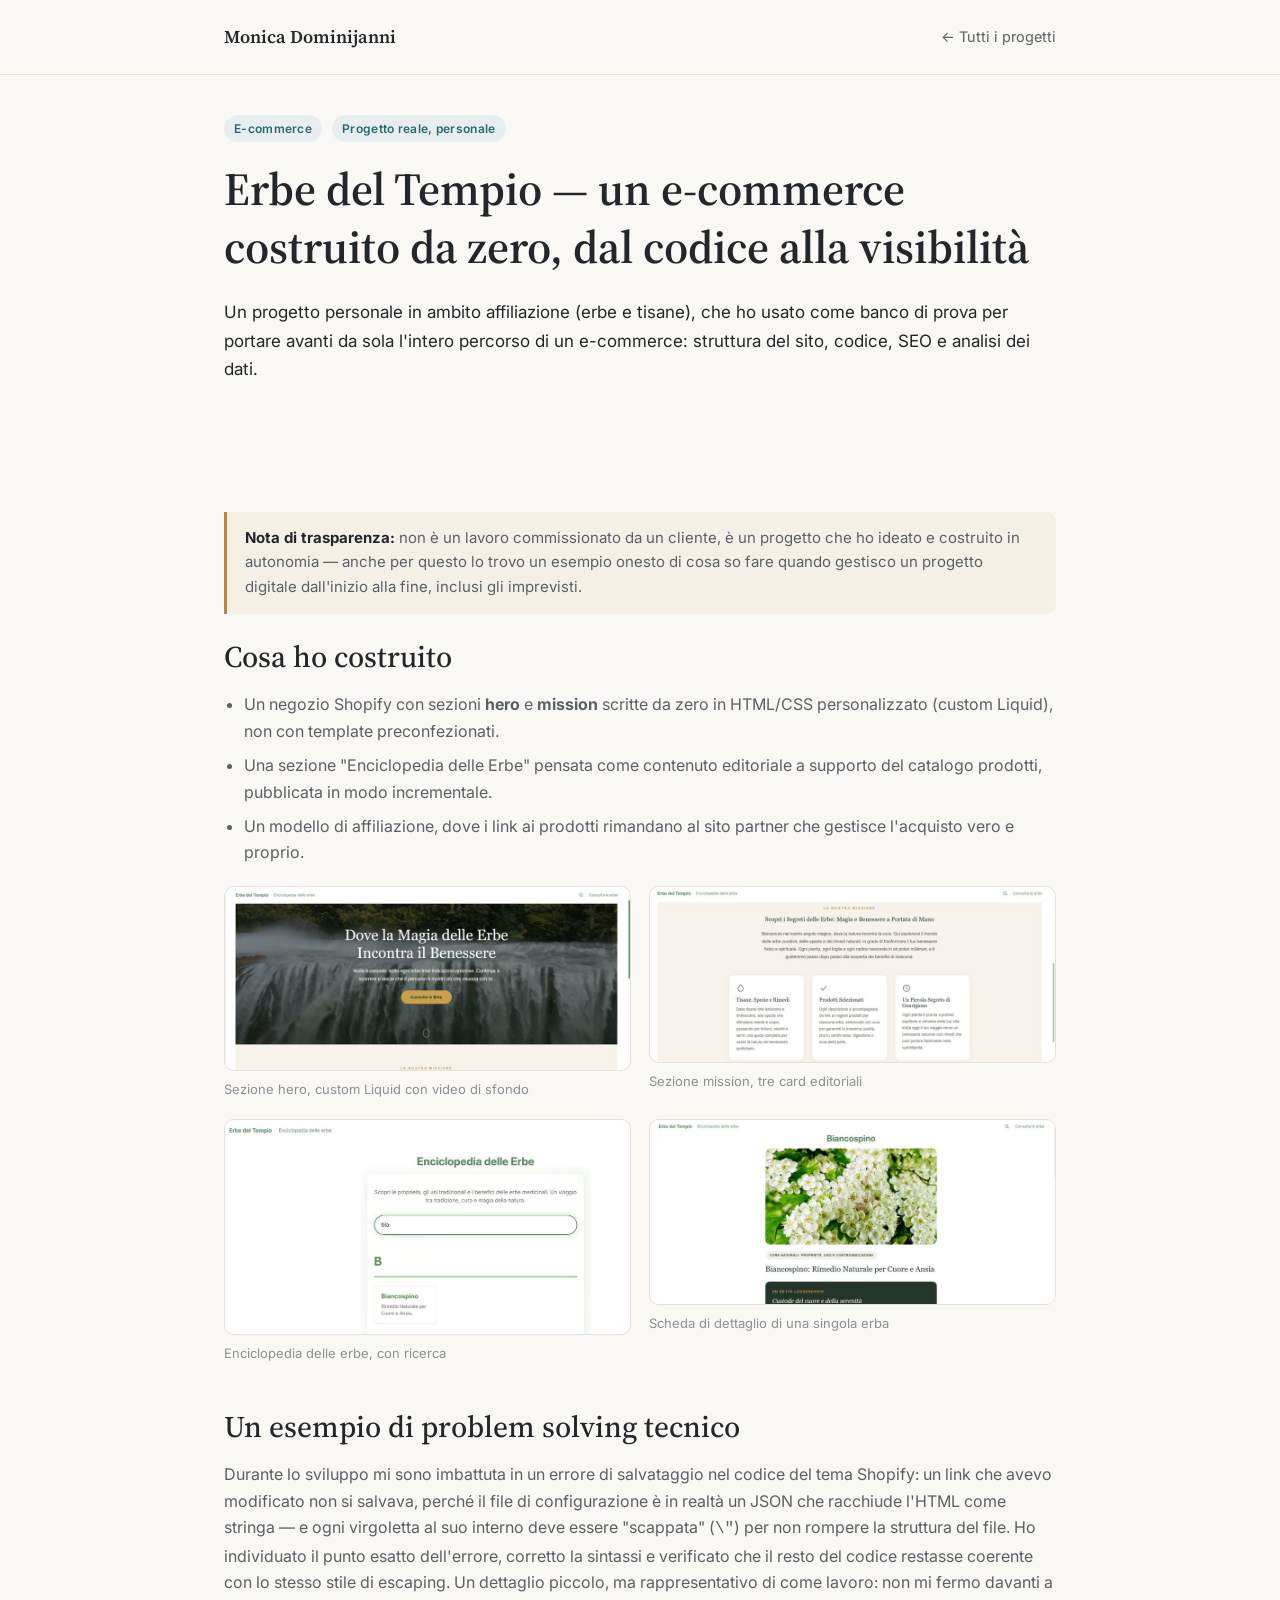
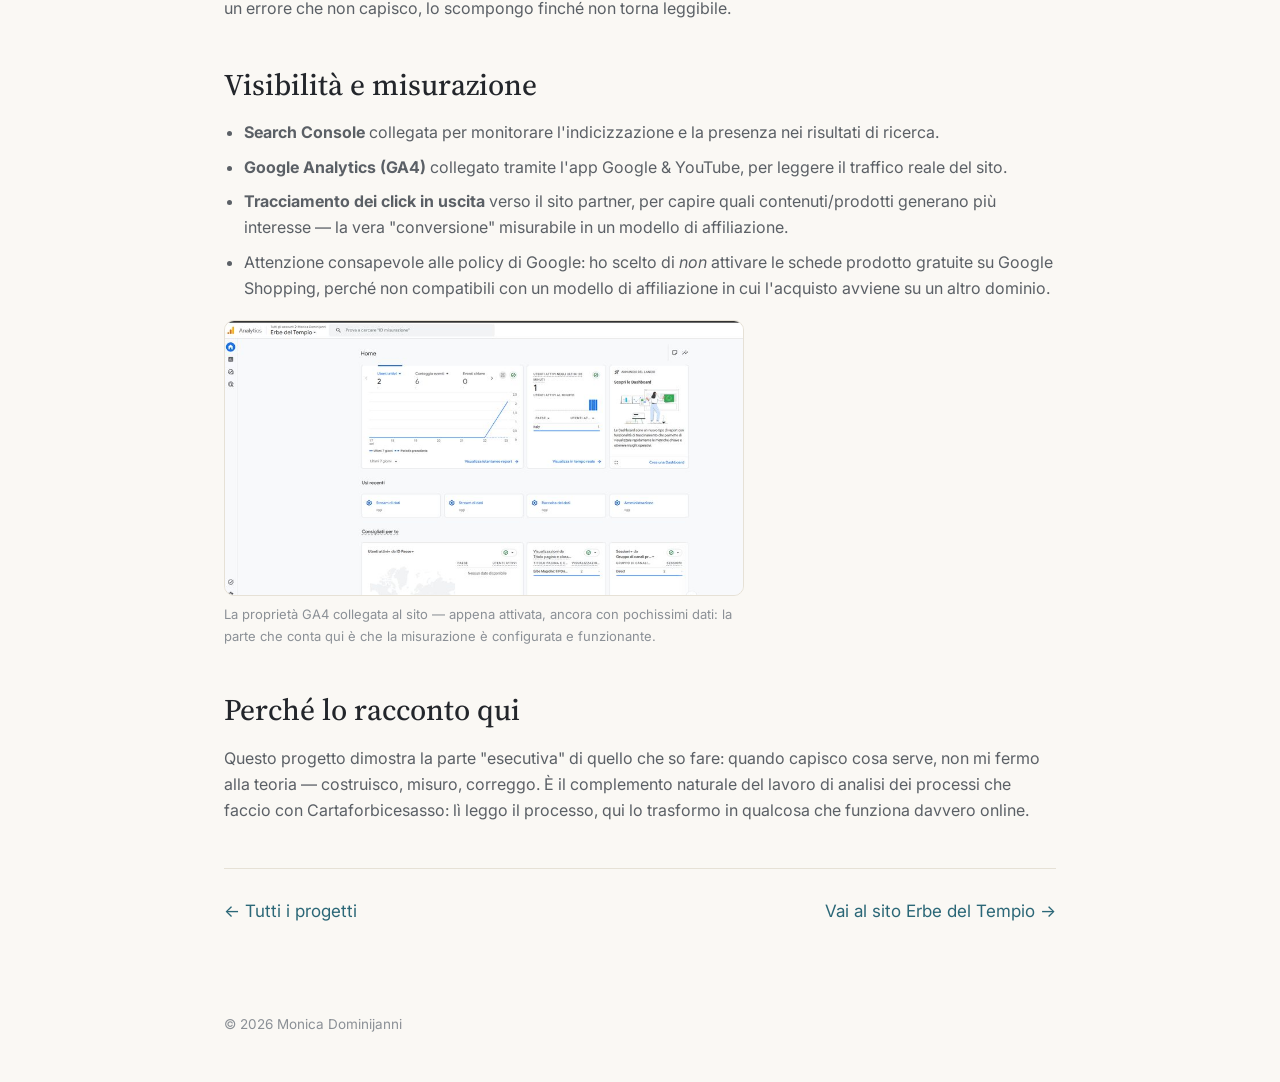
==== progetti/erbe-del-tempio.html @ d91ec2f0 "Add files via upload" ====
<!DOCTYPE html>
<html lang="it">
<head>
<meta charset="UTF-8">
<meta name="viewport" content="width=device-width, initial-scale=1.0">
<title>Erbe del Tempio — Caso studio | Monica Dominijanni</title>
<meta name="description" content="Costruzione di un e-commerce in affiliazione su Shopify: codice personalizzato, SEO, Search Console e Google Analytics, tracciamento dei click in uscita.">
<link rel="preconnect" href="https://fonts.googleapis.com">
<link href="https://fonts.googleapis.com/css2?family=Source+Serif+4:wght@500;600&amp;family=Inter:wght@400;500;600;700&amp;display=swap" rel="stylesheet">
<link rel="stylesheet" href="../style.css">
</head>
<body>

<nav class="site-nav">
  <div class="wrap">
    <div class="brand">Monica Dominijanni</div>
    <a class="back-link" href="../index.html#progetti">← Tutti i progetti</a>
  </div>
</nav>

<header class="cs-hero">
  <div class="wrap">
    <div class="cs-meta">
      <span class="tag">E-commerce</span>
      <span class="tag">Progetto reale, personale</span>
    </div>
    <h1>Erbe del Tempio — un e-commerce costruito da zero, dal codice alla visibilità</h1>
    <p class="lede">Un progetto personale in ambito affiliazione (erbe e tisane), che ho usato come banco di prova per portare avanti da sola l'intero percorso di un e-commerce: struttura del sito, codice, SEO e analisi dei dati.</p>
  </div>
</header>

<section>
  <div class="wrap">

    <div class="cs-note">
      <strong>Nota di trasparenza:</strong> non è un lavoro commissionato da un cliente, è un progetto che ho ideato e costruito in autonomia — anche per questo lo trovo un esempio onesto di cosa so fare quando gestisco un progetto digitale dall'inizio alla fine, inclusi gli imprevisti.
    </div>

    <div class="cs-block">
      <h2>Cosa ho costruito</h2>
      <ul>
        <li>Un negozio Shopify con sezioni <strong>hero</strong> e <strong>mission</strong> scritte da zero in HTML/CSS personalizzato (custom Liquid), non con template preconfezionati.</li>
        <li>Una sezione "Enciclopedia delle Erbe" pensata come contenuto editoriale a supporto del catalogo prodotti, pubblicata in modo incrementale.</li>
        <li>Un modello di affiliazione, dove i link ai prodotti rimandano al sito partner che gestisce l'acquisto vero e proprio.</li>
      </ul>
      <div class="shot-grid" style="margin-top:20px;">
        <figure class="shot-figure">
          <img src="../assets/erbe/hero.jpg" alt="Hero della homepage di Erbe del Tempio, con video di sfondo e call to action 'Consulta le Erbe'">
          <figcaption>Sezione hero, custom Liquid con video di sfondo</figcaption>
        </figure>
        <figure class="shot-figure">
          <img src="../assets/erbe/mission.jpg" alt="Sezione mission del sito, con tre card su tisane, prodotti selezionati e rimedi naturali">
          <figcaption>Sezione mission, tre card editoriali</figcaption>
        </figure>
        <figure class="shot-figure">
          <img src="../assets/erbe/encyclopedia.jpg" alt="Pagina Enciclopedia delle Erbe con campo di ricerca e risultato Biancospino">
          <figcaption>Enciclopedia delle erbe, con ricerca</figcaption>
        </figure>
        <figure class="shot-figure">
          <img src="../assets/erbe/detail.jpg" alt="Pagina di dettaglio dell'erba Biancospino, con immagine e scheda descrittiva">
          <figcaption>Scheda di dettaglio di una singola erba</figcaption>
        </figure>
      </div>
    </div>

    <div class="cs-block">
      <h2>Un esempio di problem solving tecnico</h2>
      <p>Durante lo sviluppo mi sono imbattuta in un errore di salvataggio nel codice del tema Shopify: un link che avevo modificato non si salvava, perché il file di configurazione è in realtà un JSON che racchiude l'HTML come stringa — e ogni virgoletta al suo interno deve essere "scappata" (<code>\"</code>) per non rompere la struttura del file. Ho individuato il punto esatto dell'errore, corretto la sintassi e verificato che il resto del codice restasse coerente con lo stesso stile di escaping. Un dettaglio piccolo, ma rappresentativo di come lavoro: non mi fermo davanti a un errore che non capisco, lo scompongo finché non torna leggibile.</p>
    </div>

    <div class="cs-block">
      <h2>Visibilità e misurazione</h2>
      <ul>
        <li><strong>Search Console</strong> collegata per monitorare l'indicizzazione e la presenza nei risultati di ricerca.</li>
        <li><strong>Google Analytics (GA4)</strong> collegato tramite l'app Google &amp; YouTube, per leggere il traffico reale del sito.</li>
        <li><strong>Tracciamento dei click in uscita</strong> verso il sito partner, per capire quali contenuti/prodotti generano più interesse — la vera "conversione" misurabile in un modello di affiliazione.</li>
        <li>Attenzione consapevole alle policy di Google: ho scelto di <em>non</em> attivare le schede prodotto gratuite su Google Shopping, perché non compatibili con un modello di affiliazione in cui l'acquisto avviene su un altro dominio.</li>
      </ul>
      <figure class="shot-single" style="margin-top:18px;">
        <img src="../assets/erbe/analytics.jpg" alt="Dashboard di Google Analytics 4 collegata al sito Erbe del Tempio">
        <figcaption>La proprietà GA4 collegata al sito — appena attivata, ancora con pochissimi dati: la parte che conta qui è che la misurazione è configurata e funzionante.</figcaption>
      </figure>
    </div>

    <div class="cs-block">
      <h2>Perché lo racconto qui</h2>
      <p>Questo progetto dimostra la parte "esecutiva" di quello che so fare: quando capisco cosa serve, non mi fermo alla teoria — costruisco, misuro, correggo. È il complemento naturale del lavoro di analisi dei processi che faccio con Cartaforbicesasso: lì leggo il processo, qui lo trasformo in qualcosa che funziona davvero online.</p>
    </div>

    <div class="cs-nav-end">
      <a href="../index.html#progetti">← Tutti i progetti</a>
      <a href="https://erbedeltempio.myshopify.com/" target="_blank" rel="noopener">Vai al sito Erbe del Tempio →</a>
    </div>

  </div>
</section>

<footer>
  <div class="wrap">© <span id="y"></span> Monica Dominijanni</div>
</footer>
<script>document.getElementById('y').textContent = new Date().getFullYear();</script>
</body>
</html>
---- style.css ----
/* ==========================================================================
   Monica Dominijanni — sito vetrina
   ========================================================================== */

:root {
  --bg: #faf8f4;
  --surface: #ffffff;
  --ink: #23262b;
  --ink-soft: #5b6066;
  --ink-faint: #8b9096;
  --accent: #2b6777;
  --accent-soft: #e7eef0;
  --gold: #b8873f;
  --border: #e6e1d6;
  --radius: 14px;
  --serif: 'Source Serif 4', Georgia, 'Times New Roman', serif;
  --sans: 'Inter', -apple-system, BlinkMacSystemFont, 'Segoe UI', Arial, sans-serif;
  --maxw: 880px;
}

@media (prefers-color-scheme: dark) {
  :root {
    --bg: #14171a;
    --surface: #1c2024;
    --ink: #ecebe7;
    --ink-soft: #b6bcc2;
    --ink-faint: #7d848b;
    --accent: #6fb3c2;
    --accent-soft: #22343a;
    --gold: #d8ac5f;
    --border: #2c3136;
  }
}

* { box-sizing: border-box; }

html { scroll-behavior: smooth; }

body {
  margin: 0;
  background: var(--bg);
  color: var(--ink);
  font-family: var(--sans);
  font-size: 17px;
  line-height: 1.65;
  -webkit-font-smoothing: antialiased;
}

img { max-width: 100%; display: block; }

a { color: var(--accent); text-decoration: none; }
a:hover { text-decoration: underline; }

h1, h2, h3 {
  font-family: var(--serif);
  font-weight: 500;
  line-height: 1.25;
  color: var(--ink);
  margin: 0 0 0.5em;
}

h1 { font-size: clamp(32px, 5vw, 46px); font-weight: 600; }
h2 { font-size: clamp(24px, 3.4vw, 30px); }
h3 { font-size: 19px; }

p { margin: 0 0 1em; }

.wrap {
  max-width: var(--maxw);
  margin: 0 auto;
  padding: 0 24px;
}

/* ---------- Nav ---------- */
.site-nav {
  padding: 22px 0;
  border-bottom: 1px solid var(--border);
}
.site-nav .wrap {
  display: flex;
  align-items: center;
  justify-content: space-between;
  gap: 16px;
  flex-wrap: wrap;
}
.site-nav .brand {
  font-family: var(--serif);
  font-weight: 600;
  font-size: 18px;
  color: var(--ink);
}
.site-nav .links { display: flex; gap: 24px; font-size: 14.5px; }
.site-nav .links a { color: var(--ink-soft); }
.site-nav .links a:hover { color: var(--accent); text-decoration: none; }
.back-link { font-size: 14.5px; color: var(--ink-soft); }

/* ---------- Hero ---------- */
.hero { padding: 64px 0 48px; }
.eyebrow {
  display: inline-block;
  text-transform: uppercase;
  letter-spacing: 1.5px;
  font-size: 12.5px;
  font-weight: 600;
  color: var(--accent);
  background: var(--accent-soft);
  padding: 6px 14px;
  border-radius: 999px;
  margin-bottom: 20px;
}
.hero .lede {
  font-size: 19px;
  color: var(--ink-soft);
  max-width: 620px;
}
.hero .cta-row { display: flex; gap: 14px; margin-top: 28px; flex-wrap: wrap; }

.btn {
  display: inline-block;
  padding: 12px 24px;
  border-radius: 999px;
  font-size: 14.5px;
  font-weight: 600;
  border: 1px solid var(--ink);
  color: var(--ink);
}
.btn:hover { text-decoration: none; background: var(--ink); color: var(--bg); }
.btn.primary { background: var(--ink); color: var(--bg); }
.btn.primary:hover { opacity: 0.85; background: var(--ink); color: var(--bg); }

/* ---------- Section ---------- */
section { padding: 56px 0; }
section.alt { background: var(--surface); border-top: 1px solid var(--border); border-bottom: 1px solid var(--border); }
.section-head { margin-bottom: 36px; }
.section-head .eyebrow { margin-bottom: 14px; }

/* ---------- About / skills ---------- */
.skills-grid {
  display: grid;
  grid-template-columns: repeat(auto-fit, minmax(220px, 1fr));
  gap: 22px;
  margin-top: 12px;
}
.skill-card {
  background: var(--surface);
  border: 1px solid var(--border);
  border-radius: var(--radius);
  padding: 22px 22px 20px;
}
.skill-card h3 { margin-bottom: 8px; }
.skill-card p { color: var(--ink-soft); font-size: 15px; margin: 0; }

/* ---------- Timeline (career) ---------- */
.timeline { border-left: 2px solid var(--border); padding-left: 24px; margin-top: 8px; }
.timeline-item { margin-bottom: 26px; position: relative; }
.timeline-item::before {
  content: '';
  position: absolute;
  left: -30px;
  top: 6px;
  width: 9px;
  height: 9px;
  border-radius: 50%;
  background: var(--accent);
}
.timeline-item .when { font-size: 13.5px; color: var(--ink-faint); font-weight: 600; text-transform: uppercase; letter-spacing: 0.5px; }
.timeline-item h3 { margin: 4px 0 6px; }
.timeline-item p { color: var(--ink-soft); margin: 0; font-size: 15.5px; }

/* ---------- Project cards ---------- */
.project-grid {
  display: grid;
  grid-template-columns: repeat(auto-fit, minmax(260px, 1fr));
  gap: 24px;
  margin-top: 12px;
}
.project-card {
  background: var(--surface);
  border: 1px solid var(--border);
  border-radius: var(--radius);
  padding: 26px;
  display: flex;
  flex-direction: column;
  transition: transform .2s ease, box-shadow .2s ease;
}
.project-card:hover { transform: translateY(-3px); box-shadow: 0 12px 28px rgba(30,30,20,.08); }
.project-card .tag-row { display: flex; gap: 8px; flex-wrap: wrap; margin-bottom: 14px; }
.tag {
  font-size: 12px;
  font-weight: 600;
  letter-spacing: .3px;
  color: var(--accent);
  background: var(--accent-soft);
  padding: 4px 10px;
  border-radius: 999px;
}
.tag.gold { color: var(--gold); background: rgba(184,135,63,.12); }
.project-card h3 { margin-bottom: 10px; }
.project-card p { color: var(--ink-soft); font-size: 15px; flex-grow: 1; }
.project-card .read-more { margin-top: 16px; font-weight: 600; font-size: 14.5px; }
.project-card.concept { border-style: dashed; }

/* ---------- Publications ---------- */
.pub-list { display: grid; gap: 16px; margin-top: 12px; }
.pub-item {
  display: flex;
  gap: 16px;
  align-items: flex-start;
  background: var(--surface);
  border: 1px solid var(--border);
  border-radius: var(--radius);
  padding: 18px 20px;
}
.pub-item .icon { font-size: 22px; line-height: 1; margin-top: 2px; }
.pub-item h3 { margin-bottom: 4px; }
.pub-item p { margin: 0; color: var(--ink-soft); font-size: 15px; }

/* ---------- Contact ---------- */
.contact-grid {
  display: grid;
  grid-template-columns: repeat(auto-fit, minmax(200px, 1fr));
  gap: 18px;
  margin-top: 12px;
}
.contact-item {
  background: var(--surface);
  border: 1px solid var(--border);
  border-radius: var(--radius);
  padding: 20px;
  text-align: center;
}
.contact-item .label { font-size: 13px; color: var(--ink-faint); text-transform: uppercase; letter-spacing: .5px; margin-bottom: 6px; }
.contact-item .value { font-weight: 600; }

/* ---------- Footer ---------- */
footer {
  padding: 32px 0 48px;
  color: var(--ink-faint);
  font-size: 13.5px;
}

/* ---------- Case-study pages ---------- */
.cs-hero { padding: 40px 0 32px; }
.cs-meta { display: flex; gap: 10px; flex-wrap: wrap; margin-bottom: 18px; }
.cs-note {
  border-left: 3px solid var(--gold);
  background: rgba(184,135,63,.08);
  padding: 14px 18px;
  border-radius: 0 10px 10px 0;
  font-size: 15px;
  color: var(--ink-soft);
  margin: 24px 0;
}
.cs-note strong { color: var(--ink); }
.cs-block { margin-bottom: 44px; }
.cs-block h2 { margin-bottom: 16px; }
.cs-block p { color: var(--ink-soft); font-size: 16px; }
.cs-block ul { color: var(--ink-soft); font-size: 16px; padding-left: 20px; }
.cs-block li { margin-bottom: 8px; }
.cs-two-col {
  display: grid;
  grid-template-columns: 1fr 1fr;
  gap: 24px;
}
@media (max-width: 640px) { .cs-two-col { grid-template-columns: 1fr; } }
.cs-two-col .box {
  background: var(--surface);
  border: 1px solid var(--border);
  border-radius: var(--radius);
  padding: 20px 22px;
}
.cs-two-col .box h3 { margin-bottom: 8px; }
.cs-two-col .box.problem { border-top: 3px solid #b5544a; }
.cs-two-col .box.approach { border-top: 3px solid var(--accent); }
.diagram-wrap {
  background: var(--surface);
  border: 1px solid var(--border);
  border-radius: var(--radius);
  padding: 28px 20px;
  overflow-x: auto;
}
.diagram-wrap svg { display: block; margin: 0 auto; max-width: 100%; height: auto; }
.cs-quote {
  font-family: var(--serif);
  font-size: 21px;
  font-style: italic;
  color: var(--ink);
  border-left: 3px solid var(--accent);
  padding-left: 20px;
  margin: 28px 0;
}
.shot-grid {
  display: grid;
  grid-template-columns: repeat(2, 1fr);
  gap: 18px;
}
@media (max-width: 560px) { .shot-grid { grid-template-columns: 1fr; } }
.shot-figure { margin: 0; }
.shot-figure img {
  border-radius: 10px;
  border: 1px solid var(--border);
  width: 100%;
}
.shot-figure figcaption {
  font-size: 13px;
  color: var(--ink-faint);
  margin-top: 8px;
}
.shot-single { margin: 0; max-width: 520px; }
.shot-single img {
  border-radius: 10px;
  border: 1px solid var(--border);
  width: 100%;
}
.shot-single figcaption {
  font-size: 13px;
  color: var(--ink-faint);
  margin-top: 8px;
}

.cs-nav-end {
  display: flex;
  justify-content: space-between;
  align-items: center;
  padding-top: 28px;
  border-top: 1px solid var(--border);
  margin-top: 16px;
  flex-wrap: wrap;
  gap: 12px;
}
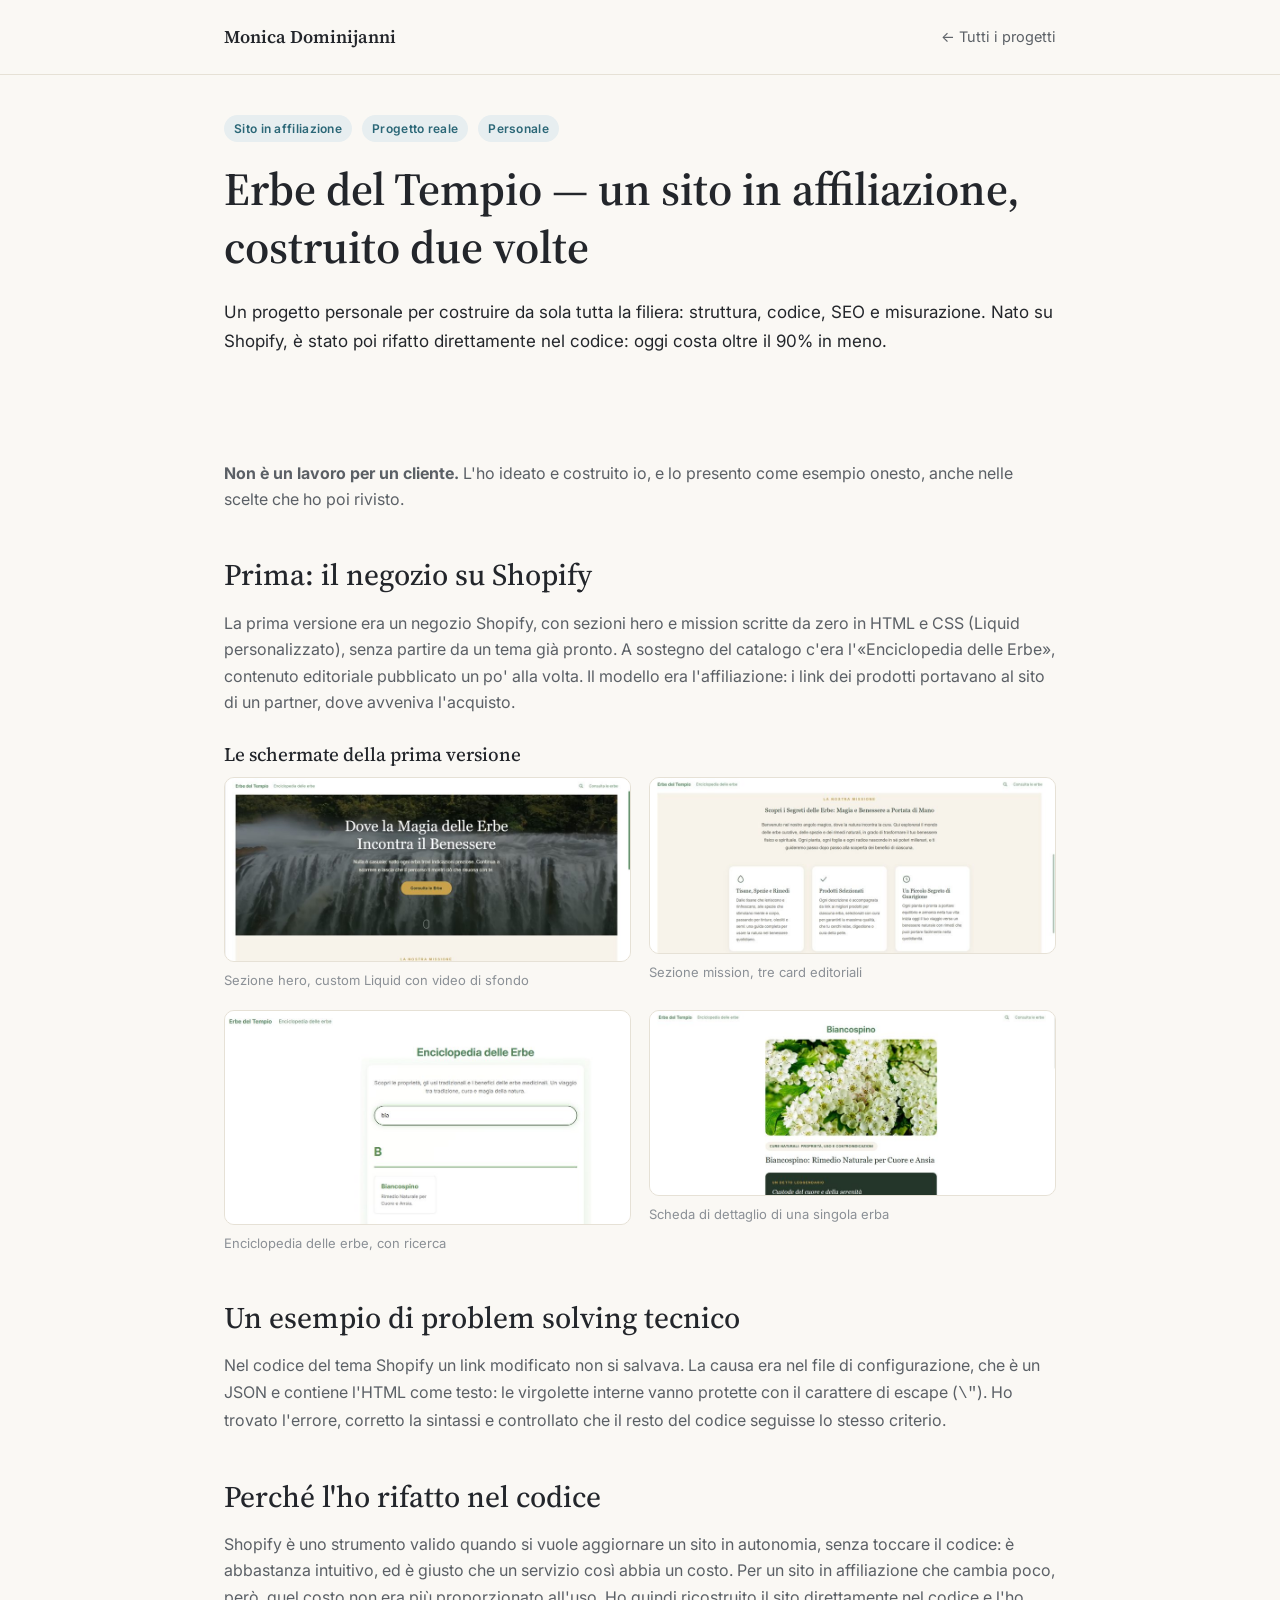
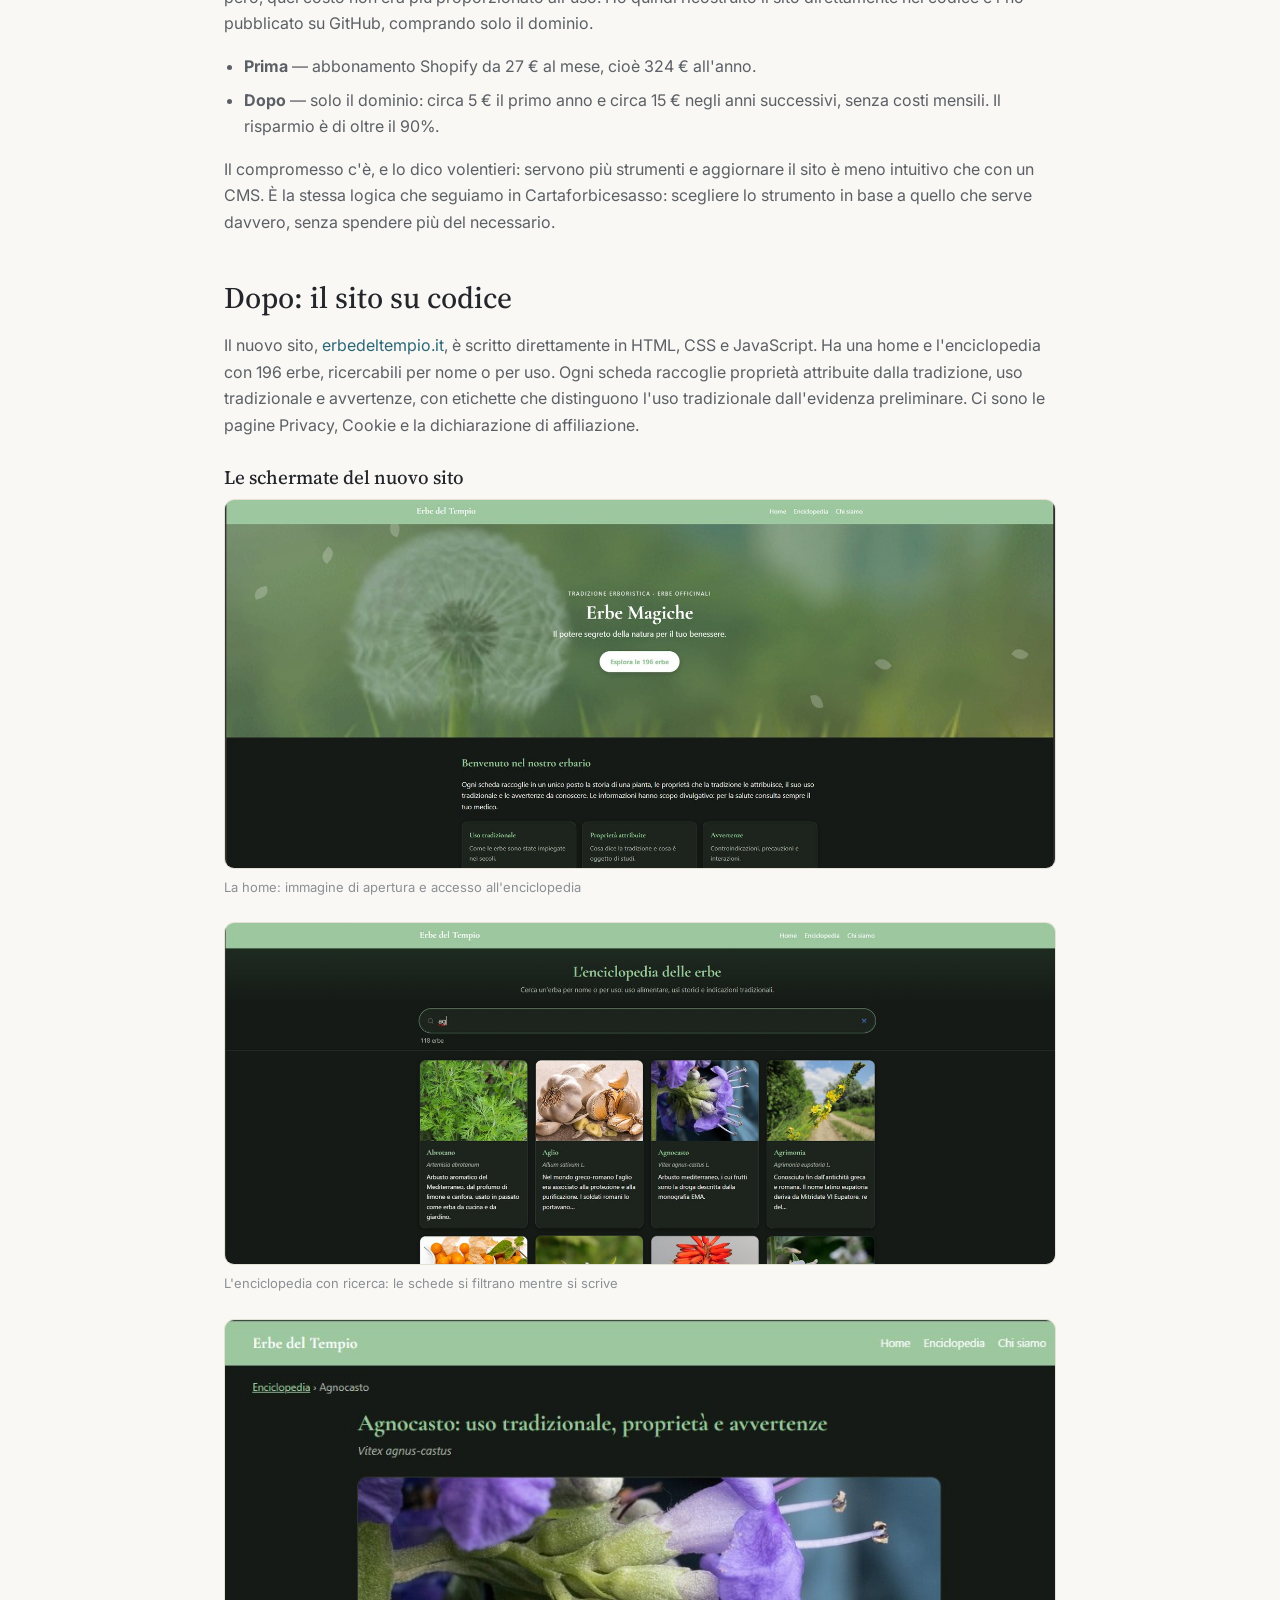
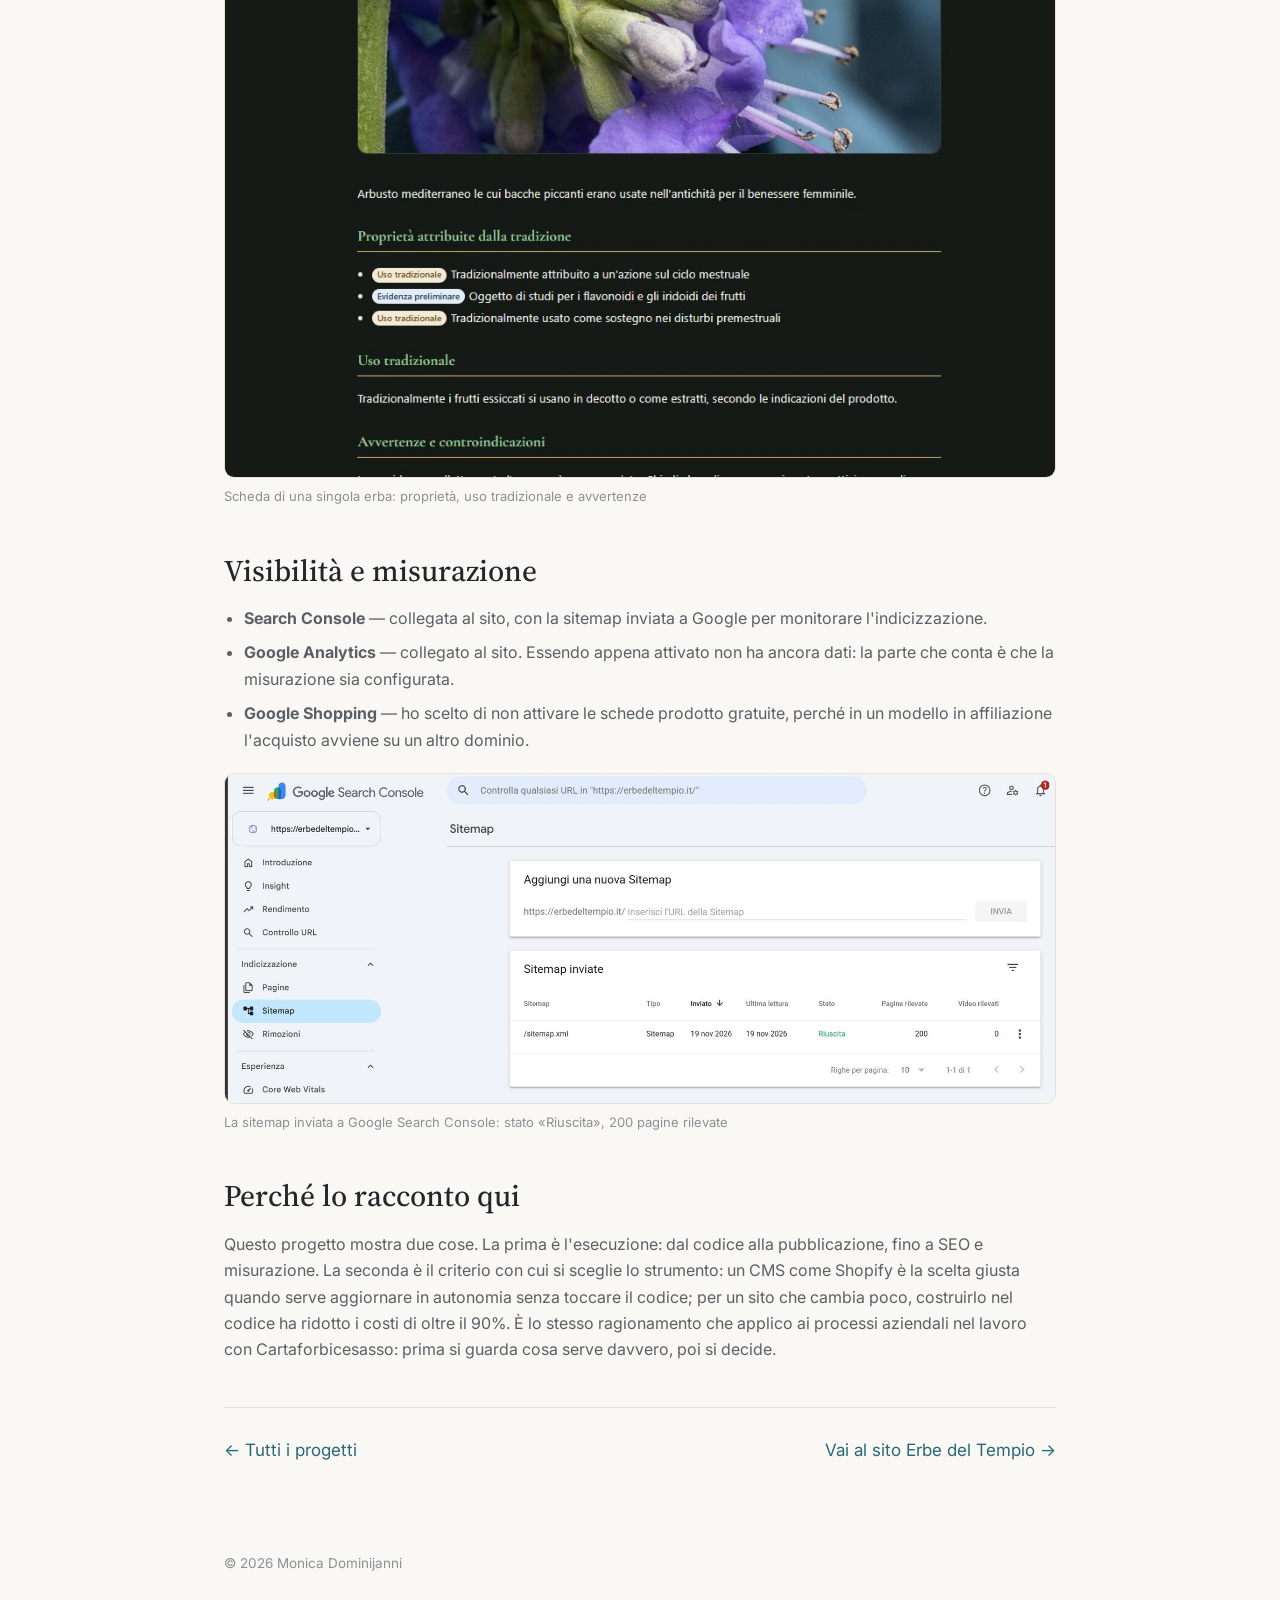
==== commit f1ffc5f8: "Add files via upload" ====
--- a/progetti/erbe-del-tempio.html
+++ b/progetti/erbe-del-tempio.html
@@ -4,7 +4,7 @@
 <meta charset="UTF-8">
 <meta name="viewport" content="width=device-width, initial-scale=1.0">
 <title>Erbe del Tempio — Caso studio | Monica Dominijanni</title>
-<meta name="description" content="Costruzione di un e-commerce in affiliazione su Shopify: codice personalizzato, SEO, Search Console e Google Analytics, tracciamento dei click in uscita.">
+<meta name="description" content="Sito in affiliazione sulle erbe officinali, costruito prima su Shopify e poi rifatto direttamente nel codice: costi ridotti di oltre il 90%, SEO e Search Console.">
 <link rel="preconnect" href="https://fonts.googleapis.com">
 <link href="https://fonts.googleapis.com/css2?family=Source+Serif+4:wght@500;600&amp;family=Inter:wght@400;500;600;700&amp;display=swap" rel="stylesheet">
 <link rel="stylesheet" href="../style.css">
@@ -21,75 +21,90 @@
 <header class="cs-hero">
   <div class="wrap">
     <div class="cs-meta">
-      <span class="tag">E-commerce</span>
-      <span class="tag">Progetto reale, personale</span>
+      <span class="tag">Sito in affiliazione</span>
+      <span class="tag">Progetto reale</span>
+      <span class="tag">Personale</span>
     </div>
-    <h1>Erbe del Tempio — un e-commerce costruito da zero, dal codice alla visibilità</h1>
-    <p class="lede">Un progetto personale in ambito affiliazione (erbe e tisane), che ho usato come banco di prova per portare avanti da sola l'intero percorso di un e-commerce: struttura del sito, codice, SEO e analisi dei dati.</p>
+    <h1>Erbe del Tempio — un sito in affiliazione, costruito due volte</h1>
+    <p class="lede">Un progetto personale per costruire da sola tutta la filiera: struttura, codice, SEO e misurazione. Nato su Shopify, è stato poi rifatto direttamente nel codice: oggi costa oltre il 90% in meno.</p>
   </div>
 </header>
 
 <section>
   <div class="wrap">
 
-    <div class="cs-note">
-      <strong>Nota di trasparenza:</strong> non è un lavoro commissionato da un cliente, è un progetto che ho ideato e costruito in autonomia — anche per questo lo trovo un esempio onesto di cosa so fare quando gestisco un progetto digitale dall'inizio alla fine, inclusi gli imprevisti.
+    <div class="cs-block">
+      <p><strong>Non è un lavoro per un cliente.</strong> L'ho ideato e costruito io, e lo presento come esempio onesto, anche nelle scelte che ho poi rivisto.</p>
     </div>
 
     <div class="cs-block">
-      <h2>Cosa ho costruito</h2>
-      <ul>
-        <li>Un negozio Shopify con sezioni <strong>hero</strong> e <strong>mission</strong> scritte da zero in HTML/CSS personalizzato (custom Liquid), non con template preconfezionati.</li>
-        <li>Una sezione "Enciclopedia delle Erbe" pensata come contenuto editoriale a supporto del catalogo prodotti, pubblicata in modo incrementale.</li>
-        <li>Un modello di affiliazione, dove i link ai prodotti rimandano al sito partner che gestisce l'acquisto vero e proprio.</li>
-      </ul>
-      <div class="shot-grid" style="margin-top:20px;">
-        <figure class="shot-figure">
-          <img src="../assets/erbe/hero.jpg" alt="Hero della homepage di Erbe del Tempio, con video di sfondo e call to action 'Consulta le Erbe'">
-          <figcaption>Sezione hero, custom Liquid con video di sfondo</figcaption>
-        </figure>
-        <figure class="shot-figure">
-          <img src="../assets/erbe/mission.jpg" alt="Sezione mission del sito, con tre card su tisane, prodotti selezionati e rimedi naturali">
-          <figcaption>Sezione mission, tre card editoriali</figcaption>
-        </figure>
-        <figure class="shot-figure">
-          <img src="../assets/erbe/encyclopedia.jpg" alt="Pagina Enciclopedia delle Erbe con campo di ricerca e risultato Biancospino">
-          <figcaption>Enciclopedia delle erbe, con ricerca</figcaption>
-        </figure>
-        <figure class="shot-figure">
-          <img src="../assets/erbe/detail.jpg" alt="Pagina di dettaglio dell'erba Biancospino, con immagine e scheda descrittiva">
-          <figcaption>Scheda di dettaglio di una singola erba</figcaption>
-        </figure>
+      <h2>Prima: il negozio su Shopify</h2>
+      <p>La prima versione era un negozio Shopify, con sezioni hero e mission scritte da zero in HTML e CSS (Liquid personalizzato), senza partire da un tema già pronto. A sostegno del catalogo c'era l'«Enciclopedia delle Erbe», contenuto editoriale pubblicato un po' alla volta. Il modello era l'affiliazione: i link dei prodotti portavano al sito di un partner, dove avveniva l'acquisto.</p>
+
+      <h3 style="margin-top:28px;">Le schermate della prima versione</h3>
+      <div class="shot-grid" style="align-items:start;">
+        <figure class="shot-figure"><a href="../assets/erbe/hero.jpg" target="_blank" rel="noopener"><img src="../assets/erbe/hero.jpg" alt="Sezione hero del primo sito su Shopify, con video di sfondo" loading="lazy"></a><figcaption>Sezione hero, custom Liquid con video di sfondo</figcaption></figure>
+        <figure class="shot-figure"><a href="../assets/erbe/mission.jpg" target="_blank" rel="noopener"><img src="../assets/erbe/mission.jpg" alt="Sezione mission con tre card editoriali" loading="lazy"></a><figcaption>Sezione mission, tre card editoriali</figcaption></figure>
+        <figure class="shot-figure"><a href="../assets/erbe/encyclopedia.jpg" target="_blank" rel="noopener"><img src="../assets/erbe/encyclopedia.jpg" alt="Enciclopedia delle erbe con ricerca" loading="lazy"></a><figcaption>Enciclopedia delle erbe, con ricerca</figcaption></figure>
+        <figure class="shot-figure"><a href="../assets/erbe/detail.jpg" target="_blank" rel="noopener"><img src="../assets/erbe/detail.jpg" alt="Scheda di dettaglio di una singola erba" loading="lazy"></a><figcaption>Scheda di dettaglio di una singola erba</figcaption></figure>
       </div>
     </div>
 
     <div class="cs-block">
       <h2>Un esempio di problem solving tecnico</h2>
-      <p>Durante lo sviluppo mi sono imbattuta in un errore di salvataggio nel codice del tema Shopify: un link che avevo modificato non si salvava, perché il file di configurazione è in realtà un JSON che racchiude l'HTML come stringa — e ogni virgoletta al suo interno deve essere "scappata" (<code>\"</code>) per non rompere la struttura del file. Ho individuato il punto esatto dell'errore, corretto la sintassi e verificato che il resto del codice restasse coerente con lo stesso stile di escaping. Un dettaglio piccolo, ma rappresentativo di come lavoro: non mi fermo davanti a un errore che non capisco, lo scompongo finché non torna leggibile.</p>
+      <p>Nel codice del tema Shopify un link modificato non si salvava. La causa era nel file di configurazione, che è un JSON e contiene l'HTML come testo: le virgolette interne vanno protette con il carattere di escape (<code>\"</code>). Ho trovato l'errore, corretto la sintassi e controllato che il resto del codice seguisse lo stesso criterio.</p>
+    </div>
+
+    <div class="cs-block">
+      <h2>Perché l'ho rifatto nel codice</h2>
+      <p>Shopify è uno strumento valido quando si vuole aggiornare un sito in autonomia, senza toccare il codice: è abbastanza intuitivo, ed è giusto che un servizio così abbia un costo. Per un sito in affiliazione che cambia poco, però, quel costo non era più proporzionato all'uso. Ho quindi ricostruito il sito direttamente nel codice e l'ho pubblicato su GitHub, comprando solo il dominio.</p>
+      <ul>
+        <li><strong>Prima</strong> — abbonamento Shopify da 27 € al mese, cioè 324 € all'anno.</li>
+        <li><strong>Dopo</strong> — solo il dominio: circa 5 € il primo anno e circa 15 € negli anni successivi, senza costi mensili. Il risparmio è di oltre il 90%.</li>
+      </ul>
+      <p>Il compromesso c'è, e lo dico volentieri: servono più strumenti e aggiornare il sito è meno intuitivo che con un CMS. È la stessa logica che seguiamo in Cartaforbicesasso: scegliere lo strumento in base a quello che serve davvero, senza spendere più del necessario.</p>
+    </div>
+
+    <div class="cs-block">
+      <h2>Dopo: il sito su codice</h2>
+      <p>Il nuovo sito, <a href="https://www.erbedeltempio.it" target="_blank" rel="noopener">erbedeltempio.it</a>, è scritto direttamente in HTML, CSS e JavaScript. Ha una home e l'enciclopedia con 196 erbe, ricercabili per nome o per uso. Ogni scheda raccoglie proprietà attribuite dalla tradizione, uso tradizionale e avvertenze, con etichette che distinguono l'uso tradizionale dall'evidenza preliminare. Ci sono le pagine Privacy, Cookie e la dichiarazione di affiliazione.</p>
+
+      <h3 style="margin-top:28px;">Le schermate del nuovo sito</h3>
+      <figure class="shot-single" style="max-width:100%;">
+        <a href="../assets/erbe-codice/home.jpg" target="_blank" rel="noopener"><img src="../assets/erbe-codice/home.jpg" alt="Home del nuovo sito Erbe del Tempio: titolo Erbe Magiche, un soffione sullo sfondo e il pulsante per esplorare le 196 erbe" loading="lazy"></a>
+        <figcaption>La home: immagine di apertura e accesso all'enciclopedia</figcaption>
+      </figure>
+      <figure class="shot-single" style="max-width:100%;margin-top:24px;">
+        <a href="../assets/erbe-codice/enciclopedia.jpg" target="_blank" rel="noopener"><img src="../assets/erbe-codice/enciclopedia.jpg" alt="Enciclopedia delle erbe con campo di ricerca e schede con foto, nome e descrizione breve" loading="lazy"></a>
+        <figcaption>L'enciclopedia con ricerca: le schede si filtrano mentre si scrive</figcaption>
+      </figure>
+      <figure class="shot-single" style="max-width:100%;margin-top:24px;">
+        <a href="../assets/erbe-codice/scheda.jpg" target="_blank" rel="noopener"><img src="../assets/erbe-codice/scheda.jpg" alt="Scheda di una singola erba con proprietà attribuite, uso tradizionale e avvertenze" loading="lazy"></a>
+        <figcaption>Scheda di una singola erba: proprietà, uso tradizionale e avvertenze</figcaption>
+      </figure>
     </div>
 
     <div class="cs-block">
       <h2>Visibilità e misurazione</h2>
       <ul>
-        <li><strong>Search Console</strong> collegata per monitorare l'indicizzazione e la presenza nei risultati di ricerca.</li>
-        <li><strong>Google Analytics (GA4)</strong> collegato tramite l'app Google &amp; YouTube, per leggere il traffico reale del sito.</li>
-        <li><strong>Tracciamento dei click in uscita</strong> verso il sito partner, per capire quali contenuti/prodotti generano più interesse — la vera "conversione" misurabile in un modello di affiliazione.</li>
-        <li>Attenzione consapevole alle policy di Google: ho scelto di <em>non</em> attivare le schede prodotto gratuite su Google Shopping, perché non compatibili con un modello di affiliazione in cui l'acquisto avviene su un altro dominio.</li>
+        <li><strong>Search Console</strong> — collegata al sito, con la sitemap inviata a Google per monitorare l'indicizzazione.</li>
+        <li><strong>Google Analytics</strong> — collegato al sito. Essendo appena attivato non ha ancora dati: la parte che conta è che la misurazione sia configurata.</li>
+        <li><strong>Google Shopping</strong> — ho scelto di non attivare le schede prodotto gratuite, perché in un modello in affiliazione l'acquisto avviene su un altro dominio.</li>
       </ul>
-      <figure class="shot-single" style="margin-top:18px;">
-        <img src="../assets/erbe/analytics.jpg" alt="Dashboard di Google Analytics 4 collegata al sito Erbe del Tempio">
-        <figcaption>La proprietà GA4 collegata al sito — appena attivata, ancora con pochissimi dati: la parte che conta qui è che la misurazione è configurata e funzionante.</figcaption>
+      <figure class="shot-single" style="max-width:100%;margin-top:20px;">
+        <a href="../assets/erbe-codice/search-console.jpg" target="_blank" rel="noopener"><img src="../assets/erbe-codice/search-console.jpg" alt="Google Search Console: sitemap inviata con stato Riuscita e 200 pagine rilevate" loading="lazy"></a>
+        <figcaption>La sitemap inviata a Google Search Console: stato «Riuscita», 200 pagine rilevate</figcaption>
       </figure>
     </div>
 
     <div class="cs-block">
       <h2>Perché lo racconto qui</h2>
-      <p>Questo progetto dimostra la parte "esecutiva" di quello che so fare: quando capisco cosa serve, non mi fermo alla teoria — costruisco, misuro, correggo. È il complemento naturale del lavoro di analisi dei processi che faccio con Cartaforbicesasso: lì leggo il processo, qui lo trasformo in qualcosa che funziona davvero online.</p>
+      <p>Questo progetto mostra due cose. La prima è l'esecuzione: dal codice alla pubblicazione, fino a SEO e misurazione. La seconda è il criterio con cui si sceglie lo strumento: un CMS come Shopify è la scelta giusta quando serve aggiornare in autonomia senza toccare il codice; per un sito che cambia poco, costruirlo nel codice ha ridotto i costi di oltre il 90%. È lo stesso ragionamento che applico ai processi aziendali nel lavoro con Cartaforbicesasso: prima si guarda cosa serve davvero, poi si decide.</p>
     </div>
 
     <div class="cs-nav-end">
       <a href="../index.html#progetti">← Tutti i progetti</a>
-      <a href="https://erbedeltempio.myshopify.com/" target="_blank" rel="noopener">Vai al sito Erbe del Tempio →</a>
+      <a href="https://www.erbedeltempio.it" target="_blank" rel="noopener">Vai al sito Erbe del Tempio →</a>
     </div>
 
   </div>
--- a/style.css
+++ b/style.css
@@ -218,7 +218,7 @@
 /* ---------- Contact ---------- */
 .contact-grid {
   display: grid;
-  grid-template-columns: repeat(auto-fit, minmax(200px, 1fr));
+  grid-template-columns: repeat(auto-fit, minmax(230px, 1fr));
   gap: 18px;
   margin-top: 12px;
 }
@@ -226,11 +226,11 @@
   background: var(--surface);
   border: 1px solid var(--border);
   border-radius: var(--radius);
-  padding: 20px;
+  padding: 20px 14px;
   text-align: center;
 }
 .contact-item .label { font-size: 13px; color: var(--ink-faint); text-transform: uppercase; letter-spacing: .5px; margin-bottom: 6px; }
-.contact-item .value { font-weight: 600; }
+.contact-item .value { font-weight: 600; font-size: 14.5px; white-space: nowrap; }
 
 /* ---------- Footer ---------- */
 footer {
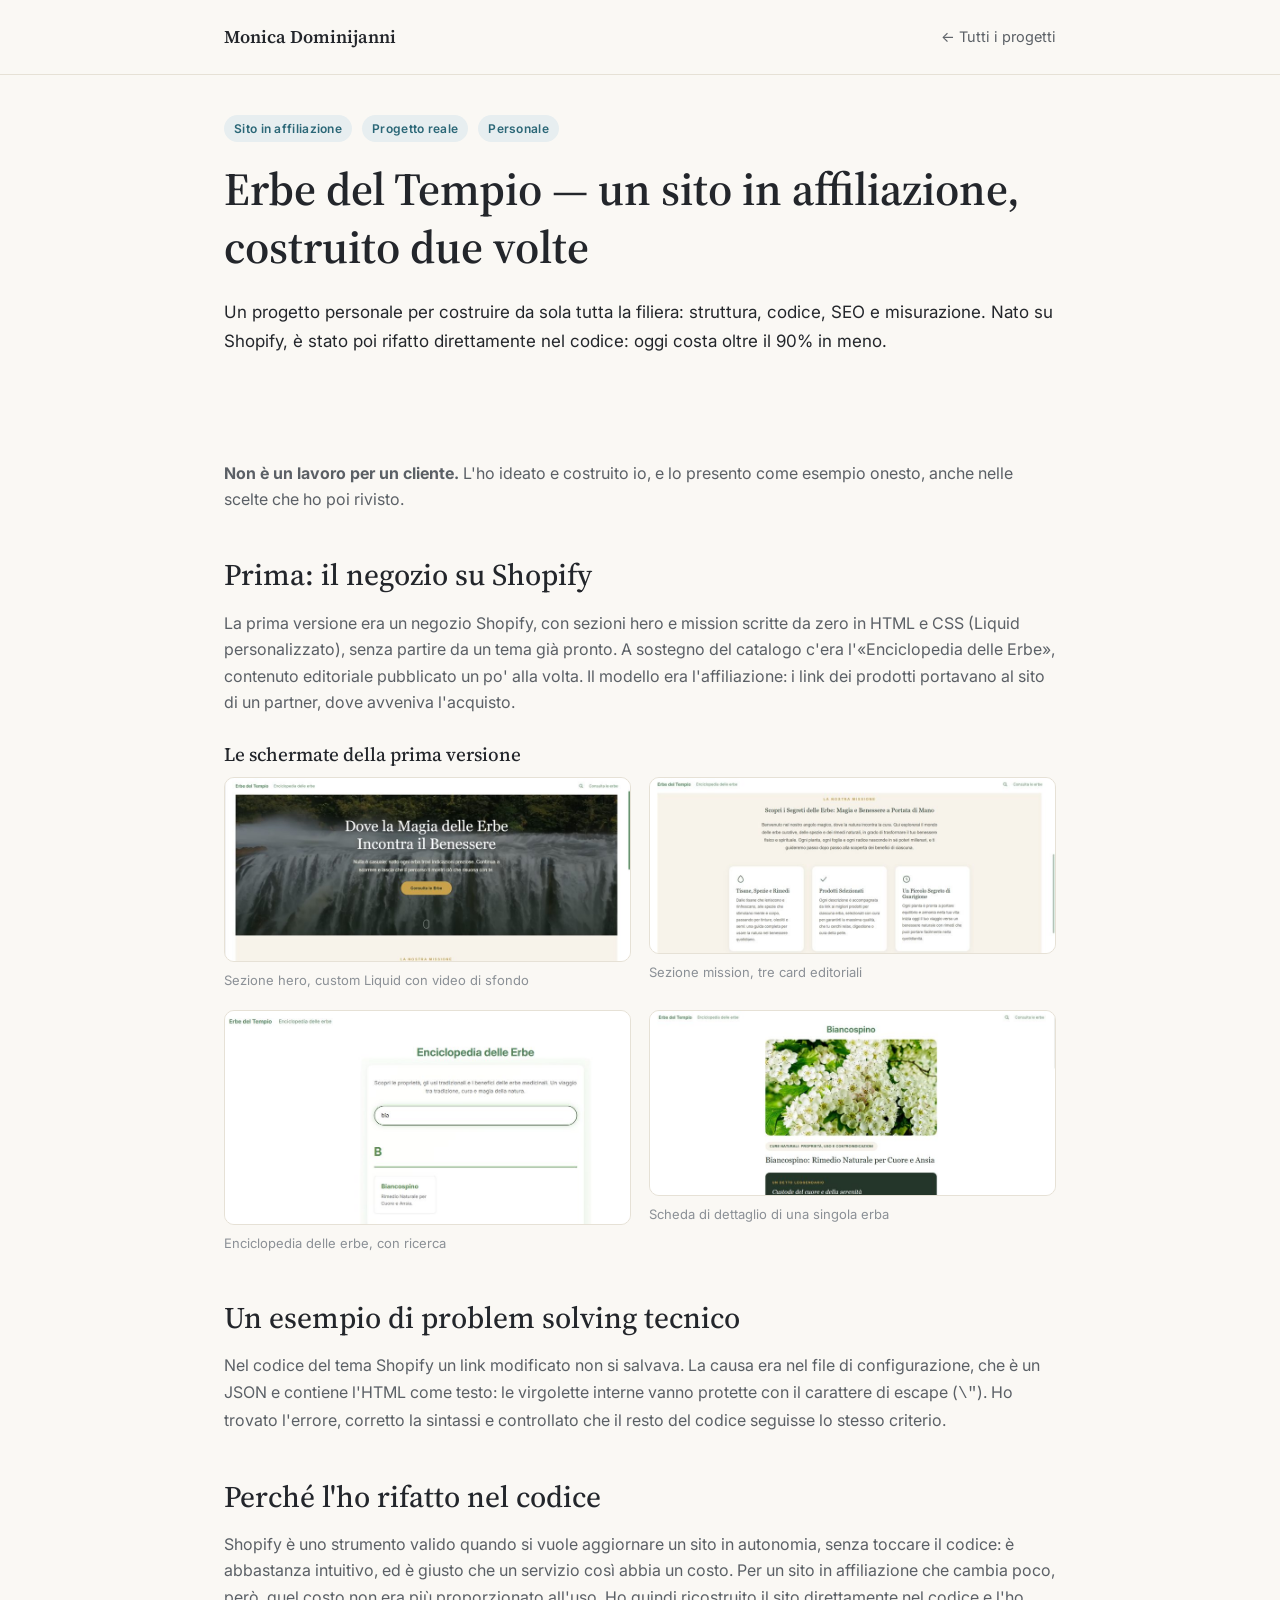
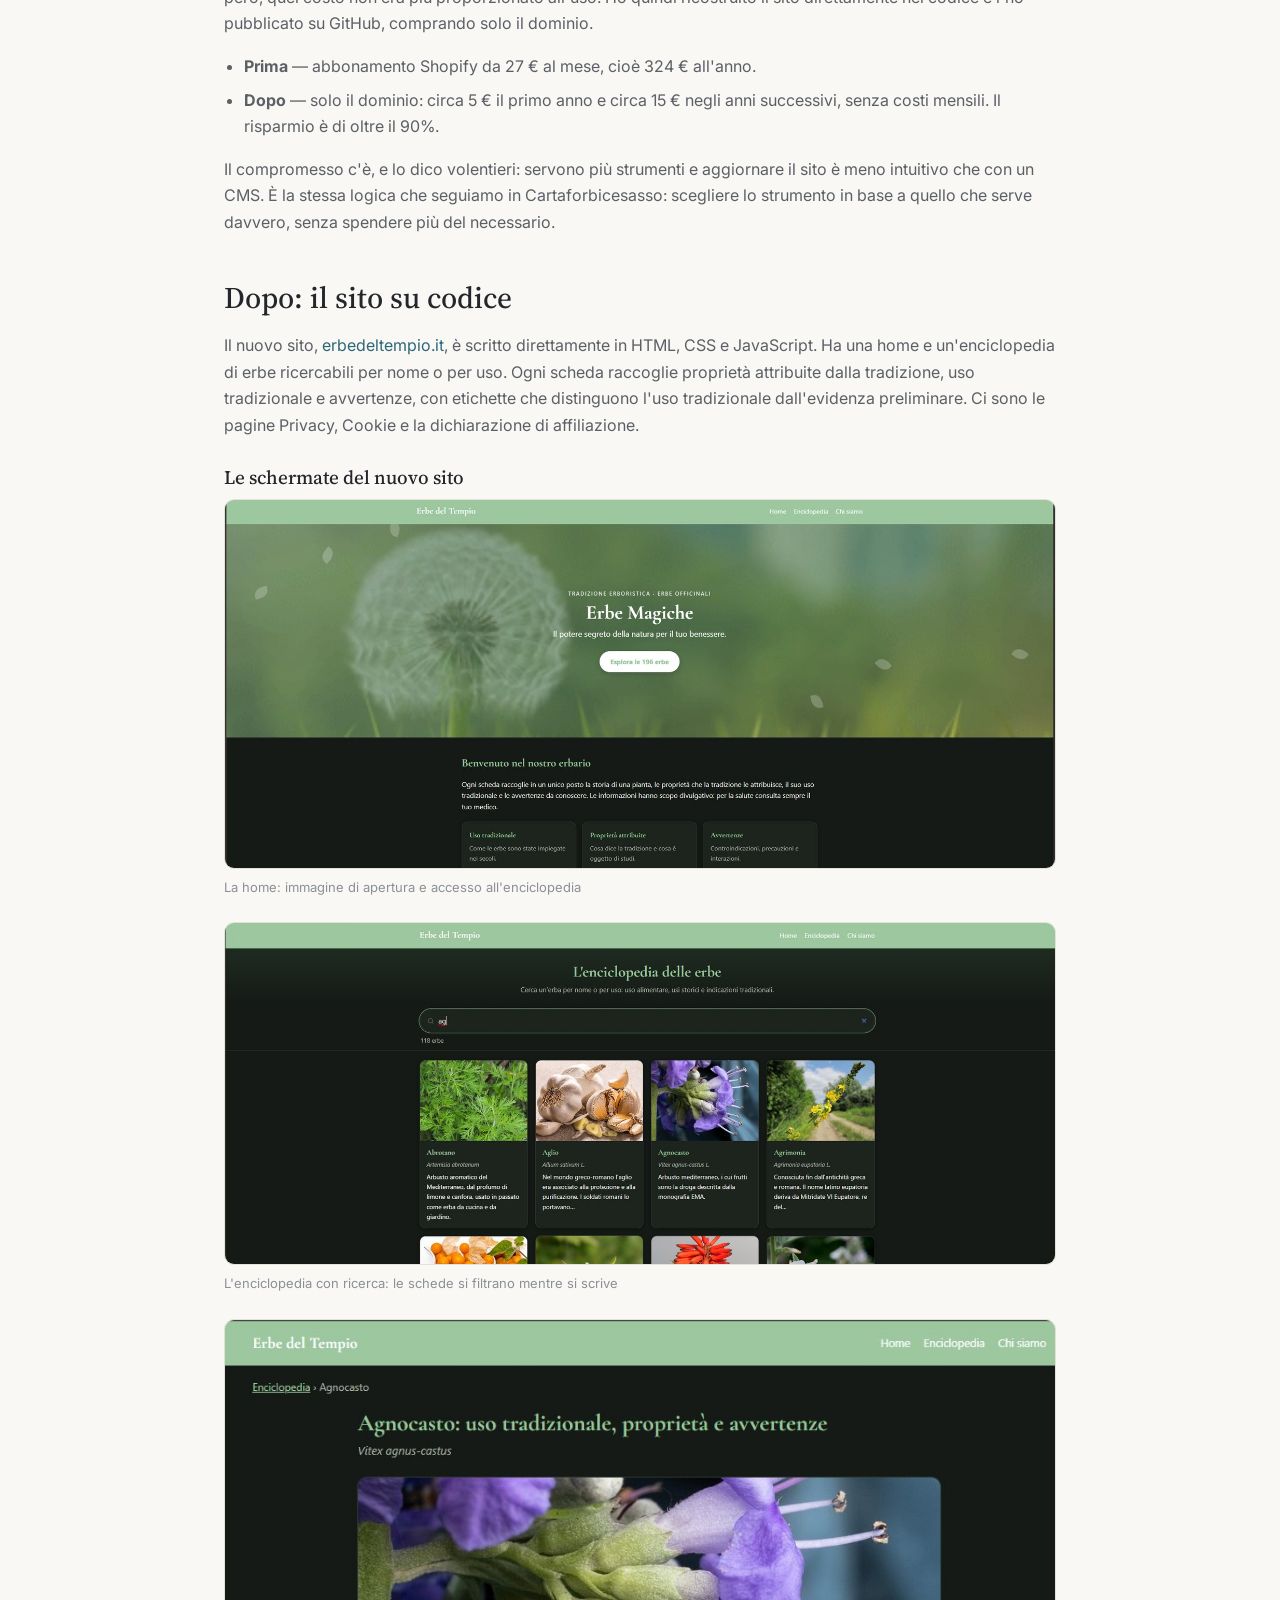
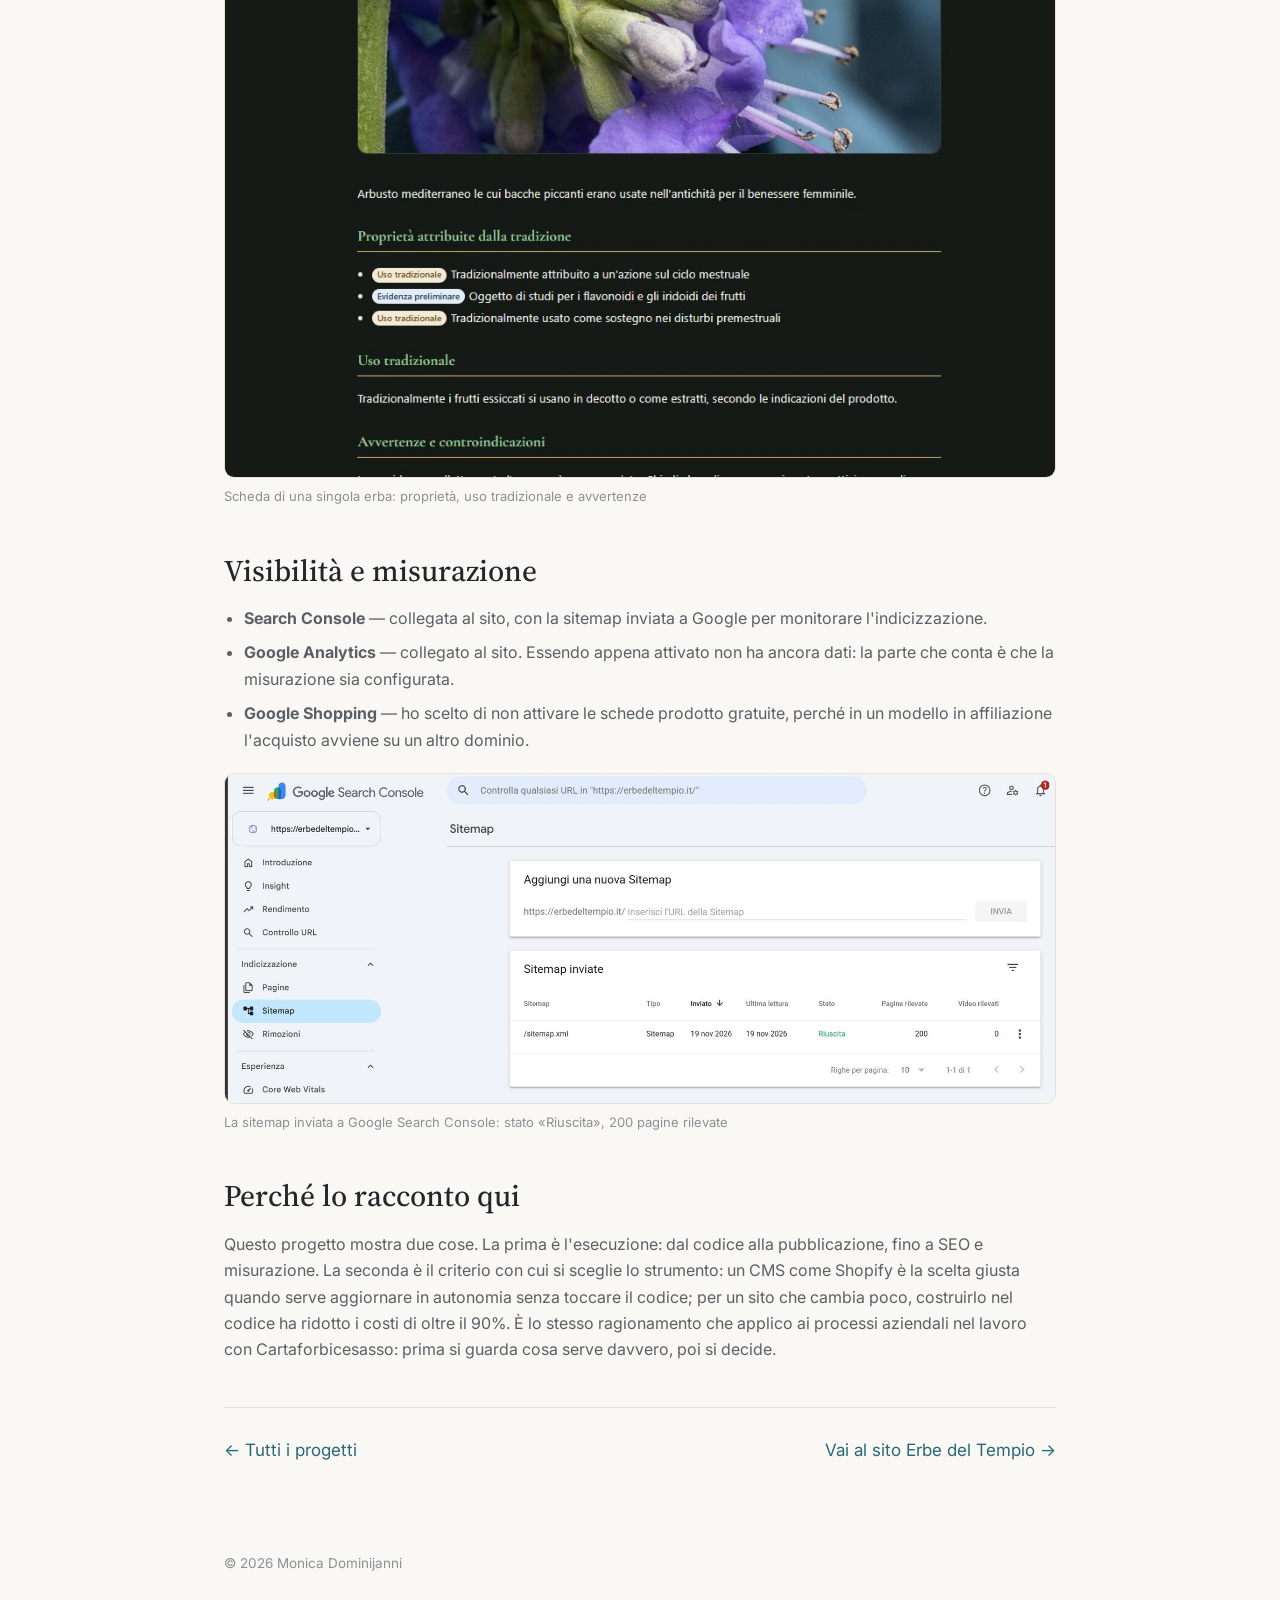
==== commit c1ef7a68: "Add files via upload" ====
--- a/progetti/erbe-del-tempio.html
+++ b/progetti/erbe-del-tempio.html
@@ -67,11 +67,11 @@
 
     <div class="cs-block">
       <h2>Dopo: il sito su codice</h2>
-      <p>Il nuovo sito, <a href="https://www.erbedeltempio.it" target="_blank" rel="noopener">erbedeltempio.it</a>, è scritto direttamente in HTML, CSS e JavaScript. Ha una home e l'enciclopedia con 196 erbe, ricercabili per nome o per uso. Ogni scheda raccoglie proprietà attribuite dalla tradizione, uso tradizionale e avvertenze, con etichette che distinguono l'uso tradizionale dall'evidenza preliminare. Ci sono le pagine Privacy, Cookie e la dichiarazione di affiliazione.</p>
+      <p>Il nuovo sito, <a href="https://www.erbedeltempio.it" target="_blank" rel="noopener">erbedeltempio.it</a>, è scritto direttamente in HTML, CSS e JavaScript. Ha una home e un'enciclopedia di erbe ricercabili per nome o per uso. Ogni scheda raccoglie proprietà attribuite dalla tradizione, uso tradizionale e avvertenze, con etichette che distinguono l'uso tradizionale dall'evidenza preliminare. Ci sono le pagine Privacy, Cookie e la dichiarazione di affiliazione.</p>
 
       <h3 style="margin-top:28px;">Le schermate del nuovo sito</h3>
       <figure class="shot-single" style="max-width:100%;">
-        <a href="../assets/erbe-codice/home.jpg" target="_blank" rel="noopener"><img src="../assets/erbe-codice/home.jpg" alt="Home del nuovo sito Erbe del Tempio: titolo Erbe Magiche, un soffione sullo sfondo e il pulsante per esplorare le 196 erbe" loading="lazy"></a>
+        <a href="../assets/erbe-codice/home.jpg" target="_blank" rel="noopener"><img src="../assets/erbe-codice/home.jpg" alt="Home del nuovo sito Erbe del Tempio: titolo Erbe Magiche, un soffione sullo sfondo e il pulsante per esplorare l'enciclopedia" loading="lazy"></a>
         <figcaption>La home: immagine di apertura e accesso all'enciclopedia</figcaption>
       </figure>
       <figure class="shot-single" style="max-width:100%;margin-top:24px;">
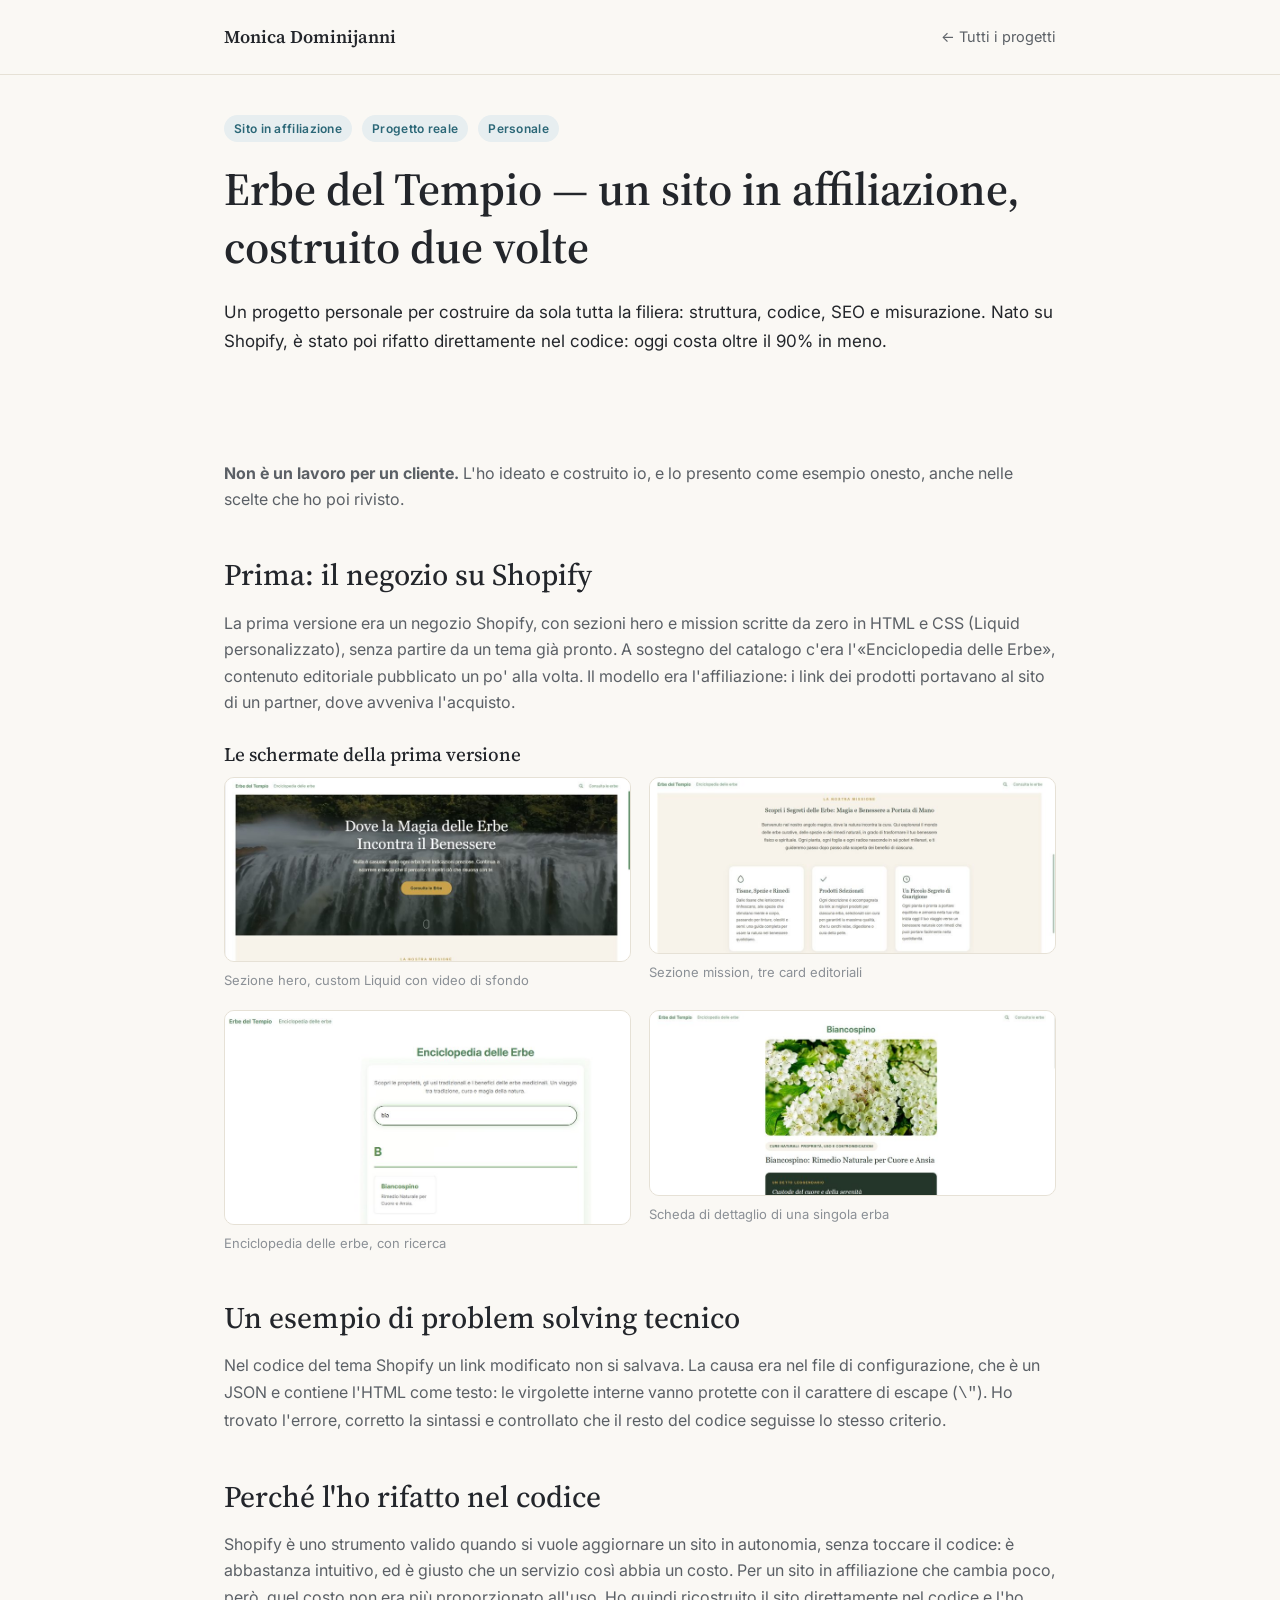
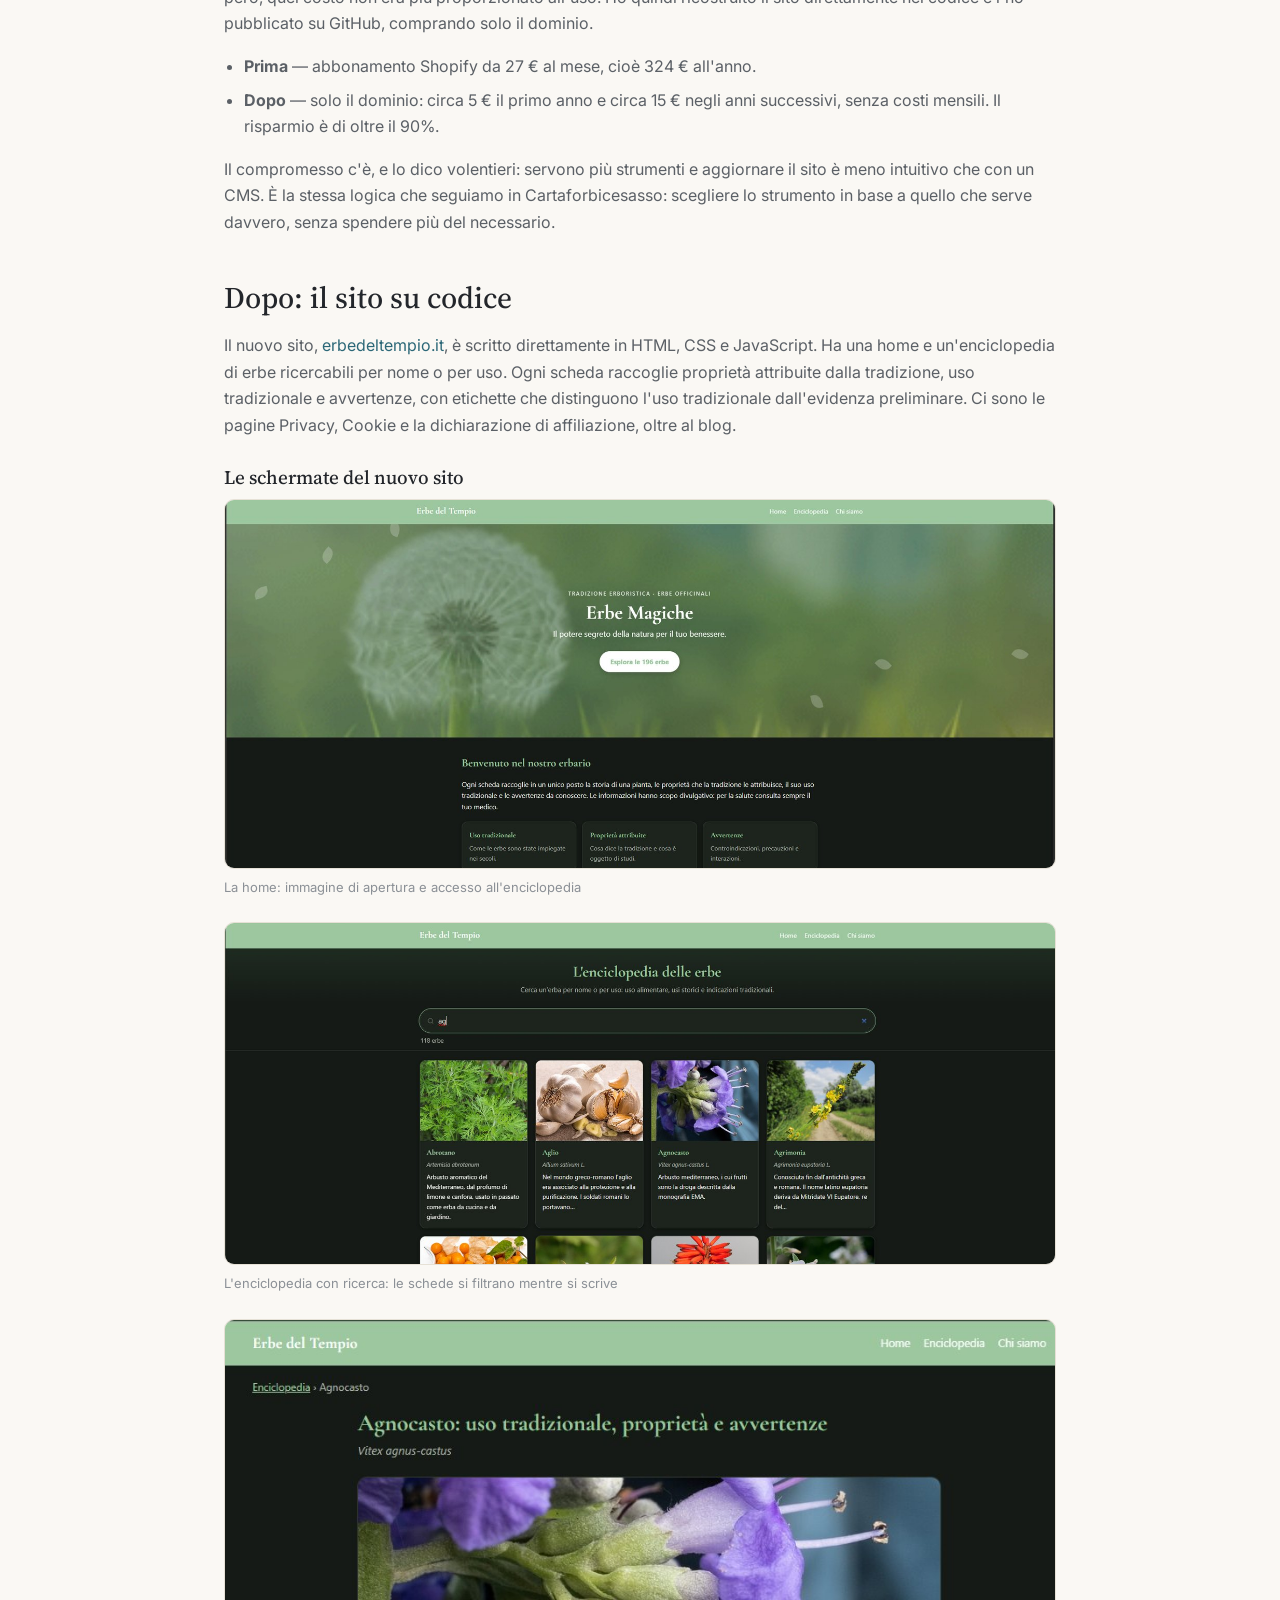
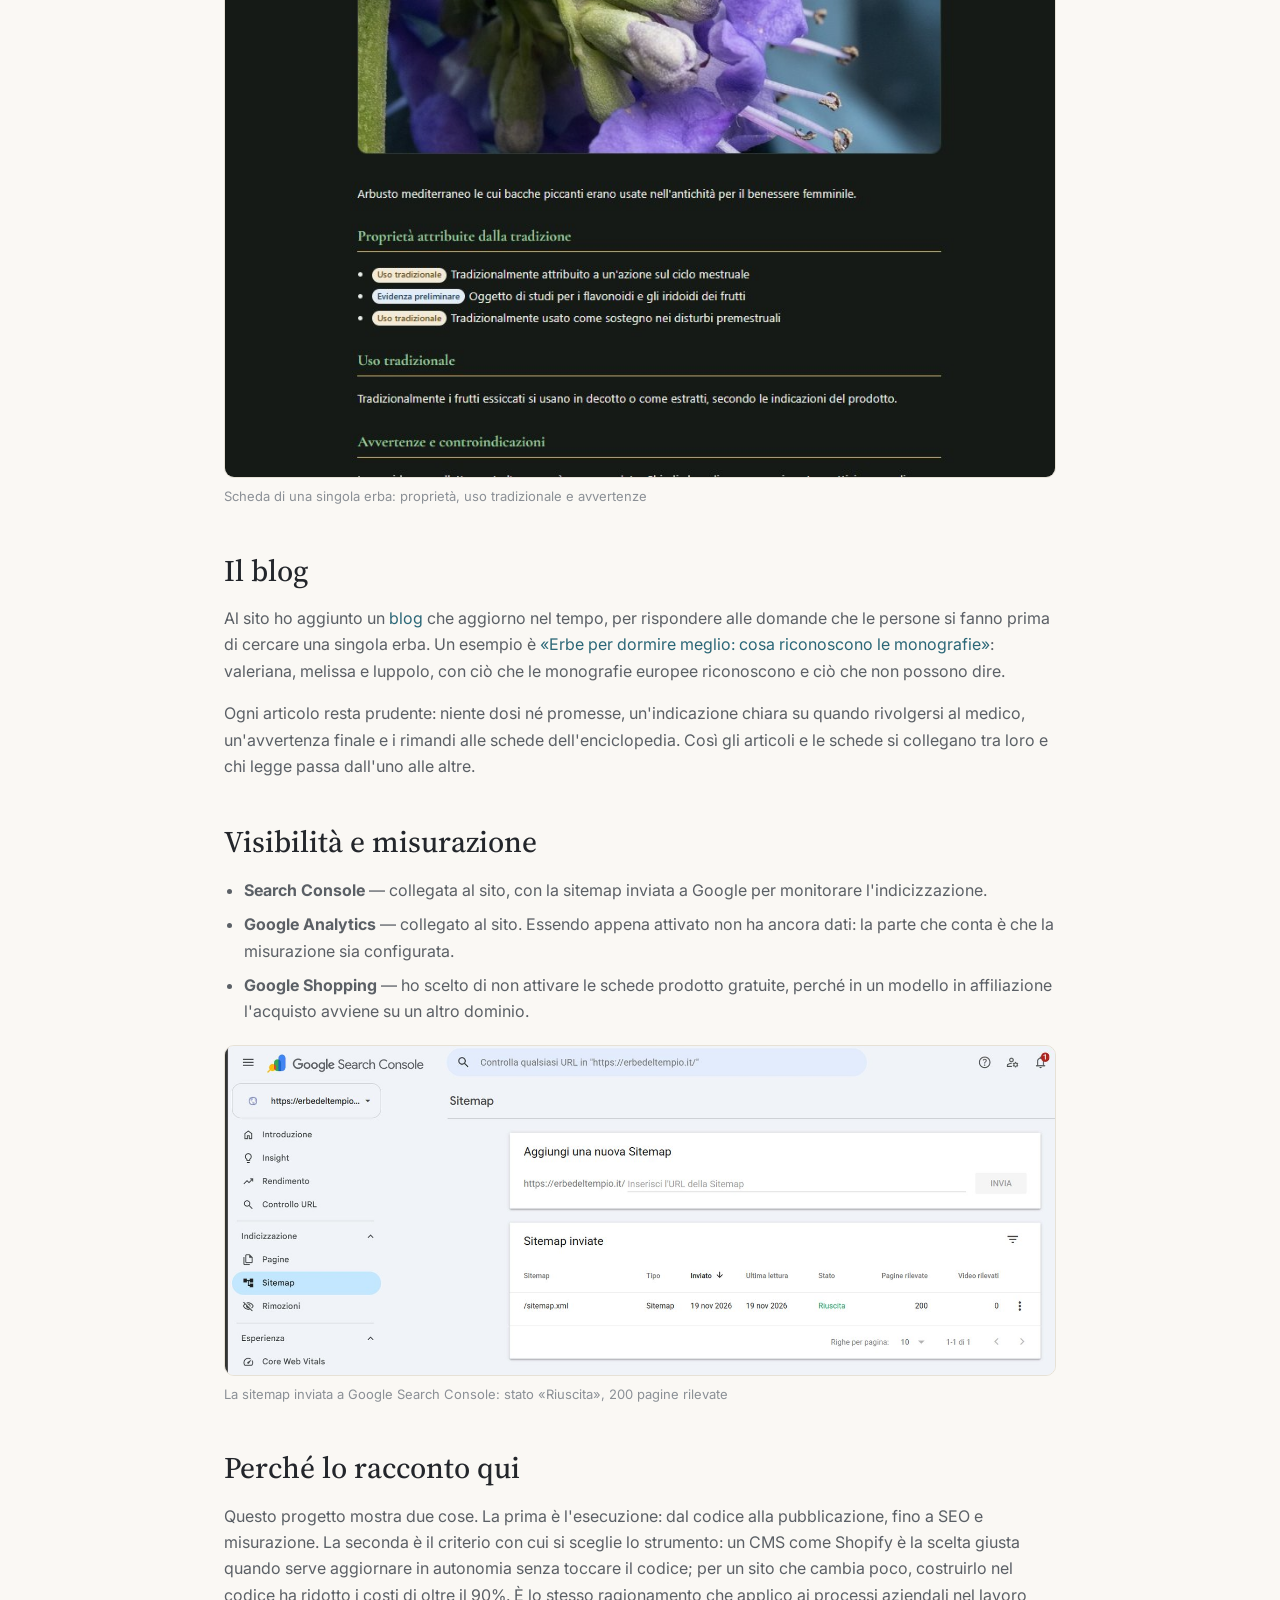
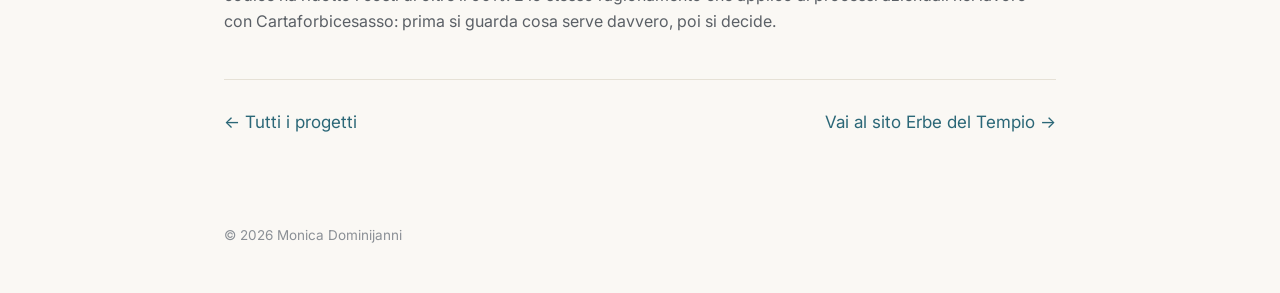
==== commit 7b5bc336: "Add files via upload" ====
--- a/progetti/erbe-del-tempio.html
+++ b/progetti/erbe-del-tempio.html
@@ -67,7 +67,7 @@
 
     <div class="cs-block">
       <h2>Dopo: il sito su codice</h2>
-      <p>Il nuovo sito, <a href="https://www.erbedeltempio.it" target="_blank" rel="noopener">erbedeltempio.it</a>, è scritto direttamente in HTML, CSS e JavaScript. Ha una home e un'enciclopedia di erbe ricercabili per nome o per uso. Ogni scheda raccoglie proprietà attribuite dalla tradizione, uso tradizionale e avvertenze, con etichette che distinguono l'uso tradizionale dall'evidenza preliminare. Ci sono le pagine Privacy, Cookie e la dichiarazione di affiliazione.</p>
+      <p>Il nuovo sito, <a href="https://www.erbedeltempio.it" target="_blank" rel="noopener">erbedeltempio.it</a>, è scritto direttamente in HTML, CSS e JavaScript. Ha una home e un'enciclopedia di erbe ricercabili per nome o per uso. Ogni scheda raccoglie proprietà attribuite dalla tradizione, uso tradizionale e avvertenze, con etichette che distinguono l'uso tradizionale dall'evidenza preliminare. Ci sono le pagine Privacy, Cookie e la dichiarazione di affiliazione, oltre al blog.</p>
 
       <h3 style="margin-top:28px;">Le schermate del nuovo sito</h3>
       <figure class="shot-single" style="max-width:100%;">
@@ -82,6 +82,12 @@
         <a href="../assets/erbe-codice/scheda.jpg" target="_blank" rel="noopener"><img src="../assets/erbe-codice/scheda.jpg" alt="Scheda di una singola erba con proprietà attribuite, uso tradizionale e avvertenze" loading="lazy"></a>
         <figcaption>Scheda di una singola erba: proprietà, uso tradizionale e avvertenze</figcaption>
       </figure>
+    </div>
+
+    <div class="cs-block">
+      <h2>Il blog</h2>
+      <p>Al sito ho aggiunto un <a href="https://erbedeltempio.it/blog/index.html" target="_blank" rel="noopener">blog</a> che aggiorno nel tempo, per rispondere alle domande che le persone si fanno prima di cercare una singola erba. Un esempio è <a href="https://erbedeltempio.it/blog/erbe-per-dormire-meglio.html" target="_blank" rel="noopener">«Erbe per dormire meglio: cosa riconoscono le monografie»</a>: valeriana, melissa e luppolo, con ciò che le monografie europee riconoscono e ciò che non possono dire.</p>
+      <p>Ogni articolo resta prudente: niente dosi né promesse, un'indicazione chiara su quando rivolgersi al medico, un'avvertenza finale e i rimandi alle schede dell'enciclopedia. Così gli articoli e le schede si collegano tra loro e chi legge passa dall'uno alle altre.</p>
     </div>
 
     <div class="cs-block">
